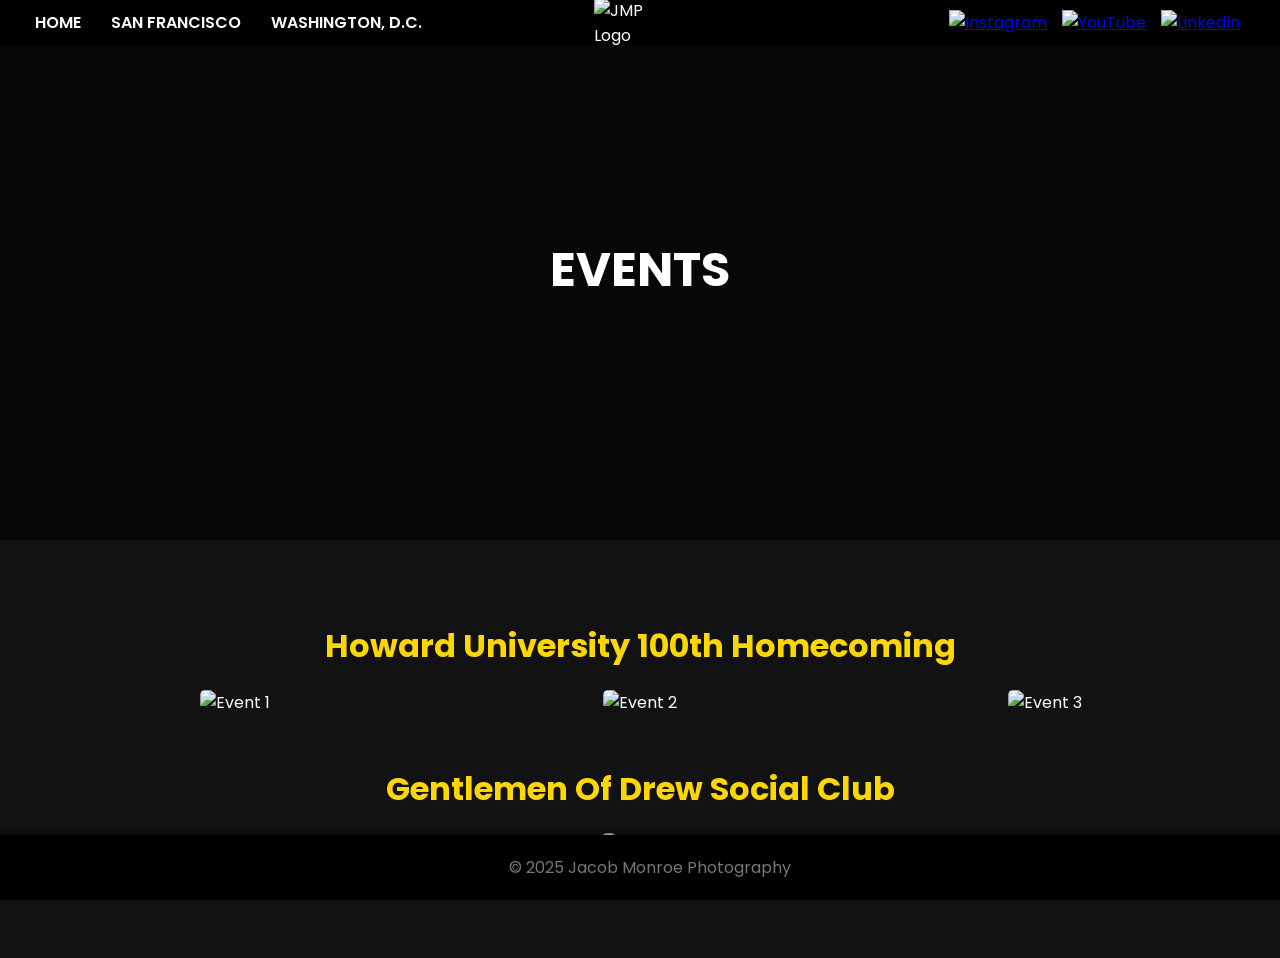
==== events.html @ bd72040c "Initial files upload" ====
<!DOCTYPE html>
<html lang="en">
<head>
    <meta charset="UTF-8">
    <meta name="viewport" content="width=device-width, initial-scale=1.0">
    <title>Events - Jacob Monroe Photography</title>
    <style>
        @import url('https://fonts.googleapis.com/css2?family=Poppins:wght@300;600&display=swap');
        body {
            margin: 0;
            padding: 0;
            font-family: 'Poppins', sans-serif;
            background-color: #121212;
            color: #ffffff;
        }
        header {
            position: relative;
            height: 60vh;
            background: url('images/DSC05524-Edit.jpg') no-repeat center center/cover;
            display: flex;
            justify-content: center;
            align-items: center;
            text-align: center;
            color: white;
        }
        header::before {
            content: '';
            position: absolute;
            top: 0;
            left: 0;
            right: 0;
            bottom: 0;
            background-color: rgba(0, 0, 0, 0.6);
            z-index: 1;
        }
        header h1 {
            z-index: 2;
            position: relative;
            font-size: 3rem;
            margin: 0;
            text-transform: uppercase;
            color: #ffffff;
            opacity: 0;
            transform: translateY(50px);
            transition: all 0.8s ease-out;
        }
        nav {
            position: fixed;
            top: 0;
            width: 100%;
            background-color: rgba(0, 0, 0, 0.8);
            display: flex;
            justify-content: space-between;
            align-items: center;
            padding: 10px 20px;
            z-index: 1000;
        }
        .nav-links {
            display: flex;
            align-items: center;
            flex: 1;
        }
        .nav-links a {
            margin: 0 15px;
            color: #ffffff;
            text-decoration: none;
            font-weight: 600;
            font-size: 1rem;
            text-transform: uppercase;
        }
        .nav-links a:hover {
            color: #ffd700;
        }
        .logo-center {
            width: 80px;
            height: auto;
            position: absolute;
            left: 48%;
            transform: translateX(-50%);
        }
        .social-icons {
            display: flex;
            align-items: center;
            gap: 15px;
            margin-right: 60px;
        }
        .social-icons img {
            width: 30px;
            height: auto;
            cursor: pointer;
            transition: transform 0.3s;
        }
        .social-icons img:hover {
            transform: scale(1.2);
        }
        main {
            padding: 50px 20px;
        }
        section {
            max-width: 1200px;
            margin: 0 auto 50px;
            text-align: center;
        }
        section h3 {
            font-size: 2rem;
            margin-bottom: 20px;
            color: #ffd700;
        }
        .gallery {
            display: grid;
            grid-template-columns: repeat(auto-fit, minmax(300px, 1fr));
            gap: 15px;
        }
        .gallery-item {
            position: relative;
            overflow: hidden;
        }
        .gallery img {
            width: 100%;
            height: auto;
            border-radius: 5px;
            transition: opacity 0.3s ease-in-out, transform 0.3s;
            opacity: 1;
        }
        .gallery-item:hover img {
            opacity: 0.3;
            transform: scale(1.05);
        }
        .gallery .description {
            position: absolute;
            top: 50%;
            left: 50%;
            transform: translate(-50%, -50%);
            color: #ffffff;
            font-size: 1.2rem;
            font-weight: 600;
            text-align: center;
            opacity: 0;
            transition: opacity 0.3s ease-in-out;
        }
        .gallery-item:hover .description {
            opacity: 1;
        }
        footer {
            text-align: center;
            padding: 20px 10px;
            background-color: #000;
            color: #777;
            position: fixed; 
            bottom: 0; 
            width: 100%;
            box-shadow: 0 -2px 5px rgba(0, 0, 0, 0.5);
        }
        footer p {
            margin: 0;
        }
        .fade-in {
            opacity: 0;
            transform: translateY(50px);
            transition: opacity 0.8s ease-out, transform 0.8s ease-out;
        }
        .fade-in.visible {
            opacity: 1;
            transform: translateY(0);
        }
    </style>
</head>
<body>

<nav>
    <div class="nav-links">
        <a href="index.html">Home</a>
        <a href="san-francisco.html">San Francisco</a>
        <a href="washington-dc.html">Washington, D.C.</a>
    </div>
    <img src="images/jmp-logo.png" alt="JMP Logo" class="logo-center">
    <div class="social-icons">
        <a href="https://www.instagram.com/jacobbb_photos/" target="_blank">
            <img src="images/instagram-logo.png" alt="Instagram">
        </a>
        <a href="https://www.youtube.com/@jacobbb_photos" target="_blank">
            <img src="images/youtube-logo.png" alt="YouTube">
        </a>
        <a href="https://www.linkedin.com/in/jacob-monroe-73263a211/" target="_blank">
            <img src="images/linkedin-logo.png" alt="LinkedIn">
        </a>
    </div>
</nav>

<header>
    <h1 class="fade-in">Events</h1>
</header>

<main>
    <section>
        <h3 class="fade-in">Howard University 100th Homecoming</h3>
        <div class="gallery">
            <div class="gallery-item fade-in">
                <img src="images/DSC05332-Edit.jpg" alt="Event 1">
                <div class="description">Howard Front Gate</div>
            </div>
            <div class="gallery-item fade-in">
                <img src="images/DSC05446-Edit.jpg" alt="Event 2">
                <div class="description">Banneker Park</div>
            </div>
            <div class="gallery-item fade-in">
                <img src="images/DSC05480-Edit.jpg" alt="Event 3">
                <div class="description">Banneker Park</div>
            </div>
        </div>
    </section>
    <section>
        <h3 class="fade-in">Gentlemen Of Drew Social Club</h3>
        <div class="gallery">
            <div class="gallery-item fade-in">
                <img src="images/DSC06657.jpg" alt="Event 4">
                <div class="description">Gentlemen Of Drew 39th Edition</div>
            </div>
        </div>
    </section>
</main>

<footer>
    <p>&copy; 2025 Jacob Monroe Photography</p>
</footer>

<script>
    document.addEventListener('DOMContentLoaded', function() {
        const observer = new IntersectionObserver((entries) => {
            entries.forEach(entry => {
                if (entry.isIntersecting) {
                    entry.target.classList.add('visible');
                } else {
                    entry.target.classList.remove('visible');
                }
            });
        }, {
            threshold: 0.2
        });

        const fadeElements = document.querySelectorAll('.fade-in');
        fadeElements.forEach(el => observer.observe(el));
    });
</script>

</body>
</html>
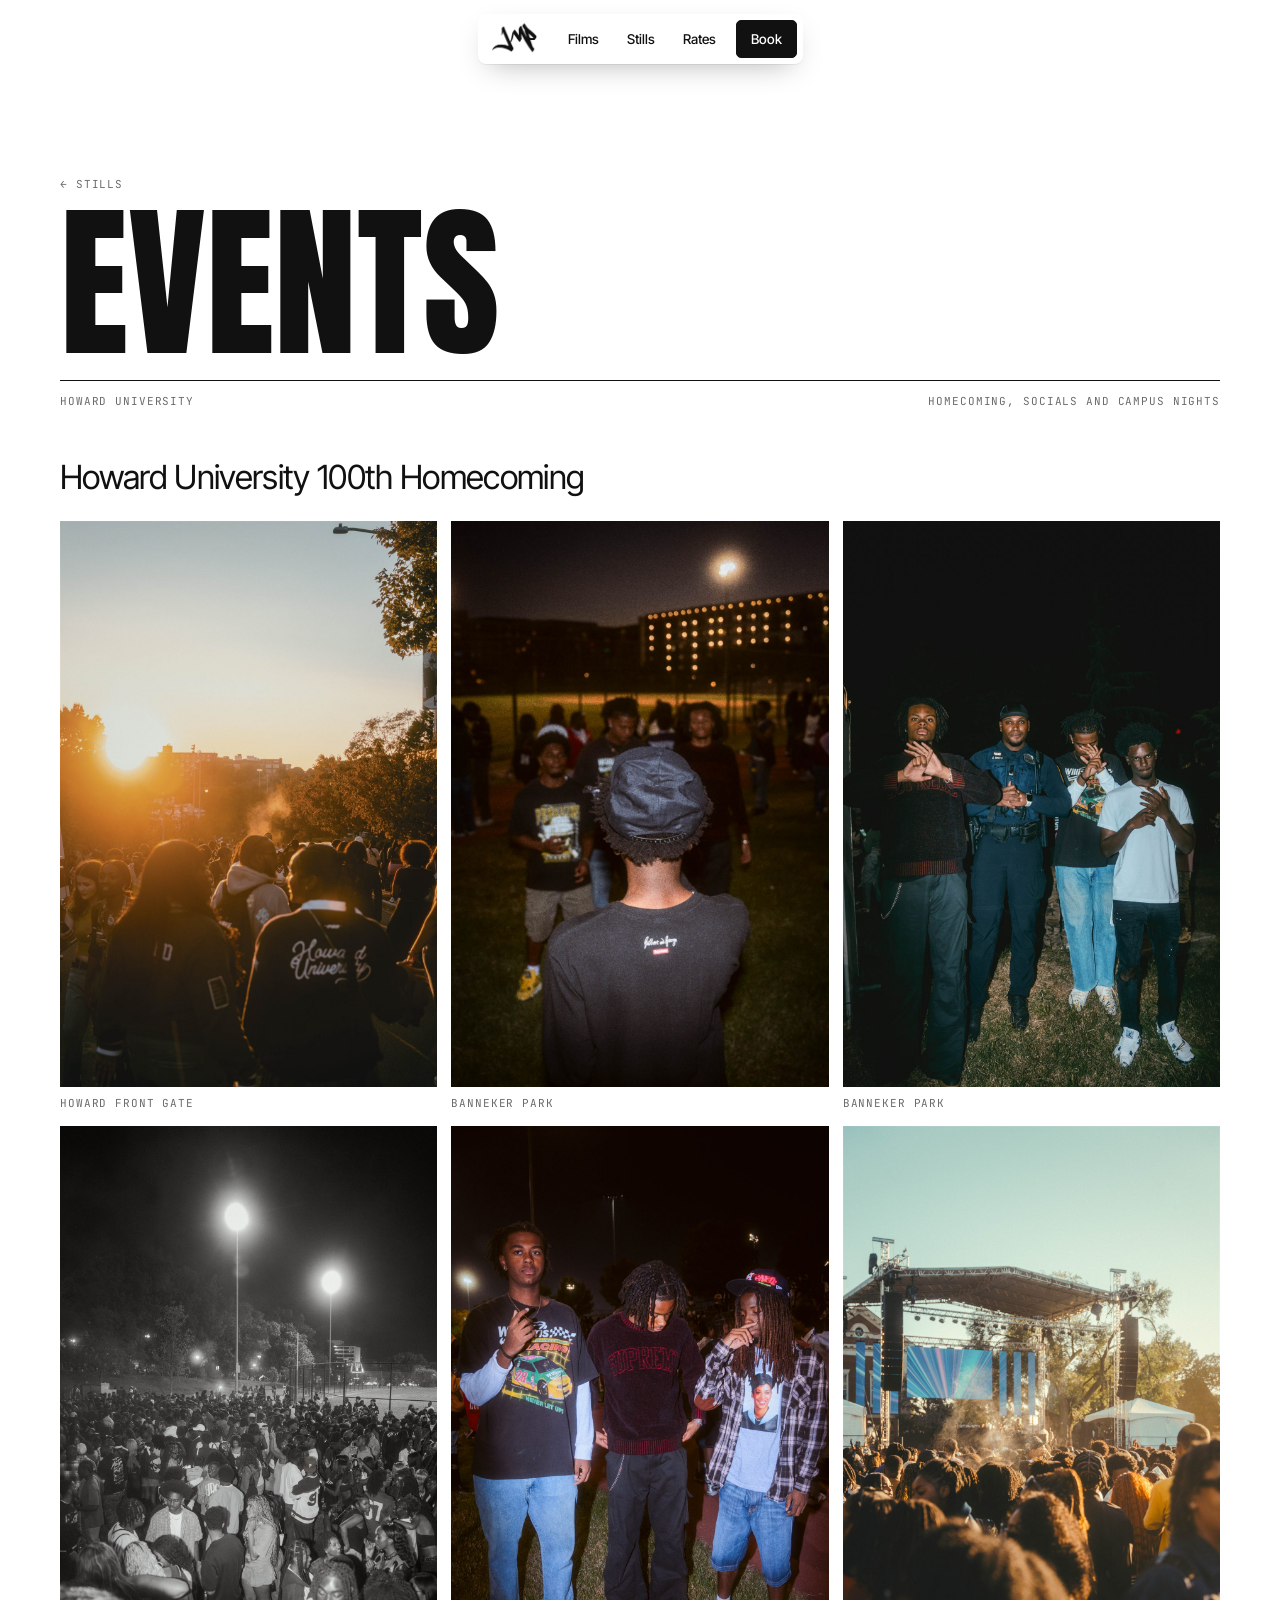
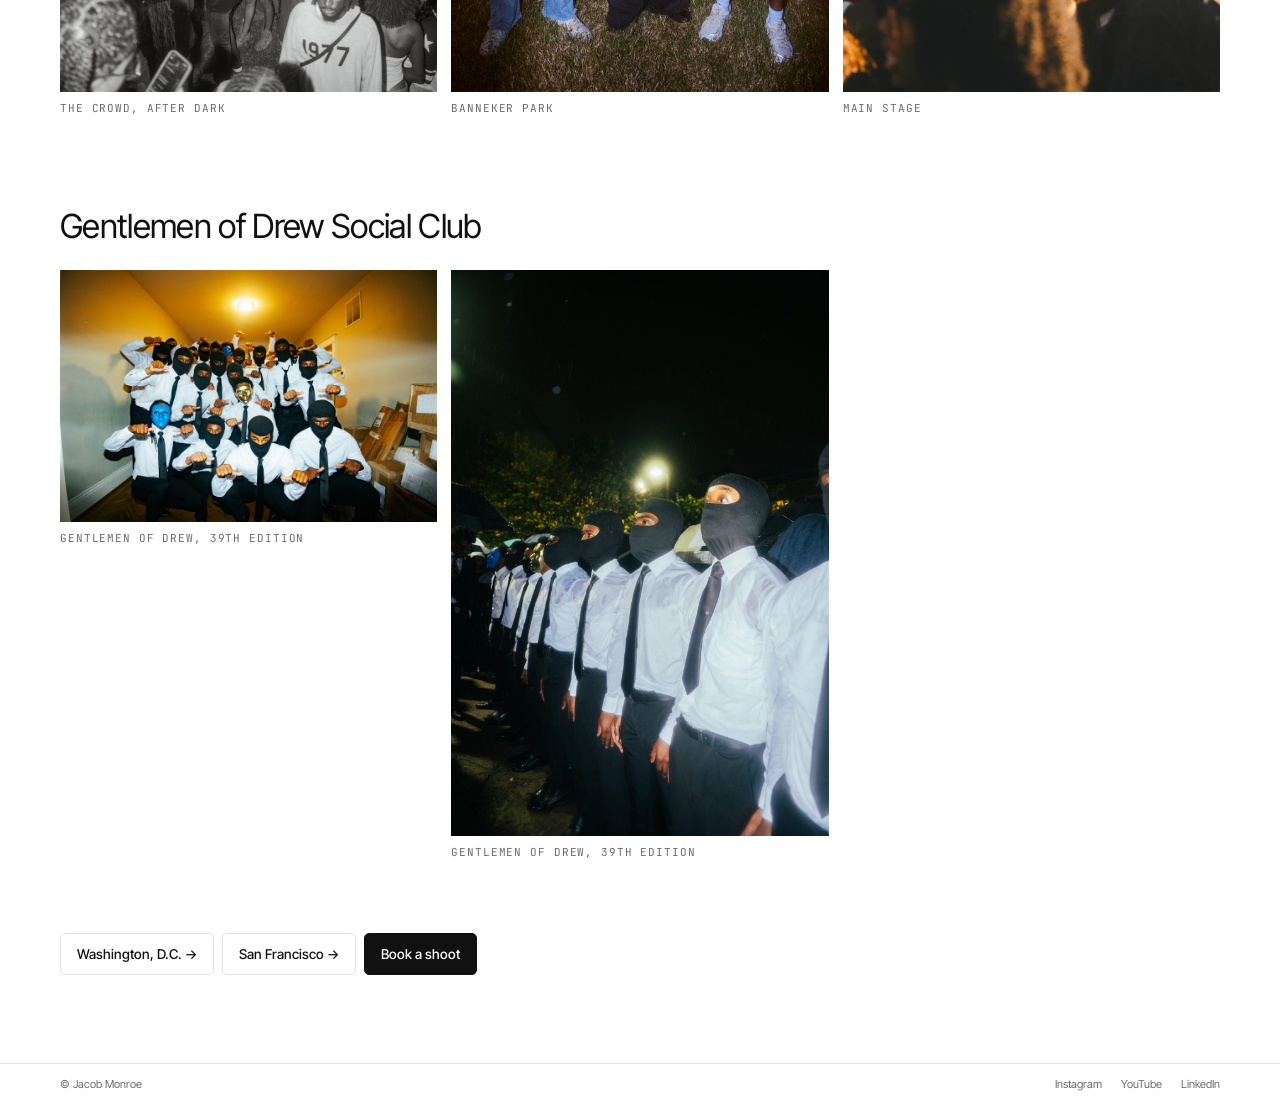
==== commit fc00da8c: "Redesign as a video portfolio with hourly rate and estimate builder - Hero plays a looping Tokyo cli" ====
--- a/events.html
+++ b/events.html
@@ -1,247 +1,76 @@
-<!DOCTYPE html>
-<html lang="en">
-<head>
-    <meta charset="UTF-8">
-    <meta name="viewport" content="width=device-width, initial-scale=1.0">
-    <title>Events - Jacob Monroe Photography</title>
-    <style>
-        @import url('https://fonts.googleapis.com/css2?family=Poppins:wght@300;600&display=swap');
-        body {
-            margin: 0;
-            padding: 0;
-            font-family: 'Poppins', sans-serif;
-            background-color: #121212;
-            color: #ffffff;
-        }
-        header {
-            position: relative;
-            height: 60vh;
-            background: url('images/DSC05524-Edit.jpg') no-repeat center center/cover;
-            display: flex;
-            justify-content: center;
-            align-items: center;
-            text-align: center;
-            color: white;
-        }
-        header::before {
-            content: '';
-            position: absolute;
-            top: 0;
-            left: 0;
-            right: 0;
-            bottom: 0;
-            background-color: rgba(0, 0, 0, 0.6);
-            z-index: 1;
-        }
-        header h1 {
-            z-index: 2;
-            position: relative;
-            font-size: 3rem;
-            margin: 0;
-            text-transform: uppercase;
-            color: #ffffff;
-            opacity: 0;
-            transform: translateY(50px);
-            transition: all 0.8s ease-out;
-        }
-        nav {
-            position: fixed;
-            top: 0;
-            width: 100%;
-            background-color: rgba(0, 0, 0, 0.8);
-            display: flex;
-            justify-content: space-between;
-            align-items: center;
-            padding: 10px 20px;
-            z-index: 1000;
-        }
-        .nav-links {
-            display: flex;
-            align-items: center;
-            flex: 1;
-        }
-        .nav-links a {
-            margin: 0 15px;
-            color: #ffffff;
-            text-decoration: none;
-            font-weight: 600;
-            font-size: 1rem;
-            text-transform: uppercase;
-        }
-        .nav-links a:hover {
-            color: #ffd700;
-        }
-        .logo-center {
-            width: 80px;
-            height: auto;
-            position: absolute;
-            left: 48%;
-            transform: translateX(-50%);
-        }
-        .social-icons {
-            display: flex;
-            align-items: center;
-            gap: 15px;
-            margin-right: 60px;
-        }
-        .social-icons img {
-            width: 30px;
-            height: auto;
-            cursor: pointer;
-            transition: transform 0.3s;
-        }
-        .social-icons img:hover {
-            transform: scale(1.2);
-        }
-        main {
-            padding: 50px 20px;
-        }
-        section {
-            max-width: 1200px;
-            margin: 0 auto 50px;
-            text-align: center;
-        }
-        section h3 {
-            font-size: 2rem;
-            margin-bottom: 20px;
-            color: #ffd700;
-        }
-        .gallery {
-            display: grid;
-            grid-template-columns: repeat(auto-fit, minmax(300px, 1fr));
-            gap: 15px;
-        }
-        .gallery-item {
-            position: relative;
-            overflow: hidden;
-        }
-        .gallery img {
-            width: 100%;
-            height: auto;
-            border-radius: 5px;
-            transition: opacity 0.3s ease-in-out, transform 0.3s;
-            opacity: 1;
-        }
-        .gallery-item:hover img {
-            opacity: 0.3;
-            transform: scale(1.05);
-        }
-        .gallery .description {
-            position: absolute;
-            top: 50%;
-            left: 50%;
-            transform: translate(-50%, -50%);
-            color: #ffffff;
-            font-size: 1.2rem;
-            font-weight: 600;
-            text-align: center;
-            opacity: 0;
-            transition: opacity 0.3s ease-in-out;
-        }
-        .gallery-item:hover .description {
-            opacity: 1;
-        }
-        footer {
-            text-align: center;
-            padding: 20px 10px;
-            background-color: #000;
-            color: #777;
-            position: fixed; 
-            bottom: 0; 
-            width: 100%;
-            box-shadow: 0 -2px 5px rgba(0, 0, 0, 0.5);
-        }
-        footer p {
-            margin: 0;
-        }
-        .fade-in {
-            opacity: 0;
-            transform: translateY(50px);
-            transition: opacity 0.8s ease-out, transform 0.8s ease-out;
-        }
-        .fade-in.visible {
-            opacity: 1;
-            transform: translateY(0);
-        }
-    </style>
-</head>
-<body>
-
-<nav>
-    <div class="nav-links">
-        <a href="index.html">Home</a>
-        <a href="san-francisco.html">San Francisco</a>
-        <a href="washington-dc.html">Washington, D.C.</a>
-    </div>
-    <img src="images/jmp-logo.png" alt="JMP Logo" class="logo-center">
-    <div class="social-icons">
-        <a href="https://www.instagram.com/jacobbb_photos/" target="_blank">
-            <img src="images/instagram-logo.png" alt="Instagram">
-        </a>
-        <a href="https://www.youtube.com/@jacobbb_photos" target="_blank">
-            <img src="images/youtube-logo.png" alt="YouTube">
-        </a>
-        <a href="https://www.linkedin.com/in/jacob-monroe-73263a211/" target="_blank">
-            <img src="images/linkedin-logo.png" alt="LinkedIn">
-        </a>
-    </div>
-</nav>
-
-<header>
-    <h1 class="fade-in">Events</h1>
-</header>
-
-<main>
-    <section>
-        <h3 class="fade-in">Howard University 100th Homecoming</h3>
-        <div class="gallery">
-            <div class="gallery-item fade-in">
-                <img src="images/DSC05332-Edit.jpg" alt="Event 1">
-                <div class="description">Howard Front Gate</div>
-            </div>
-            <div class="gallery-item fade-in">
-                <img src="images/DSC05446-Edit.jpg" alt="Event 2">
-                <div class="description">Banneker Park</div>
-            </div>
-            <div class="gallery-item fade-in">
-                <img src="images/DSC05480-Edit.jpg" alt="Event 3">
-                <div class="description">Banneker Park</div>
-            </div>
-        </div>
-    </section>
-    <section>
-        <h3 class="fade-in">Gentlemen Of Drew Social Club</h3>
-        <div class="gallery">
-            <div class="gallery-item fade-in">
-                <img src="images/DSC06657.jpg" alt="Event 4">
-                <div class="description">Gentlemen Of Drew 39th Edition</div>
-            </div>
-        </div>
-    </section>
-</main>
-
-<footer>
-    <p>&copy; 2025 Jacob Monroe Photography</p>
-</footer>
-
-<script>
-    document.addEventListener('DOMContentLoaded', function() {
-        const observer = new IntersectionObserver((entries) => {
-            entries.forEach(entry => {
-                if (entry.isIntersecting) {
-                    entry.target.classList.add('visible');
-                } else {
-                    entry.target.classList.remove('visible');
-                }
-            });
-        }, {
-            threshold: 0.2
-        });
-
-        const fadeElements = document.querySelectorAll('.fade-in');
-        fadeElements.forEach(el => observer.observe(el));
-    });
-</script>
-
-</body>
-</html>
+<!DOCTYPE html>
+<html lang="en">
+<head>
+  <meta charset="UTF-8">
+  <meta name="viewport" content="width=device-width, initial-scale=1.0">
+  <title>Events — Jacob Monroe</title>
+  <meta name="description" content="Events: photographs by Jacob Monroe. Homecoming, socials and campus nights.">
+  <link rel="icon" href="images/jmp-logo.png">
+  <link rel="preconnect" href="https://fonts.googleapis.com">
+  <link rel="preconnect" href="https://fonts.gstatic.com" crossorigin>
+  <link href="https://fonts.googleapis.com/css2?family=Anton&family=Inter+Tight:wght@300;400;500;600&family=JetBrains+Mono:wght@400;500&display=swap" rel="stylesheet">
+  <link rel="stylesheet" href="css/style.css?v=7">
+</head>
+<body>
+
+<nav class="nav">
+  <div class="wrap">
+    <a class="brand" href="index.html" aria-label="Jacob Monroe, home"><span class="logo"></span></a>
+    <div class="nav-links mono">
+      <a class="hide-s" href="index.html#films">Films</a>
+      <a class="hide-s" href="index.html#photos">Stills</a>
+      <a href="index.html#rates">Rates</a>
+      <a class="btn" href="index.html#book">Book</a>
+    </div>
+  </div>
+</nav>
+
+<main class="wrap">
+  <header class="page-head">
+    <a class="mono muted" href="index.html#photos" style="text-decoration:none">← Stills</a>
+    <h1>Events</h1>
+    <div class="sub mono"><span>Howard University</span><span>Homecoming, socials and campus nights</span></div>
+  </header>
+
+  <section class="set">
+    <h2>Howard University 100th Homecoming</h2>
+    <div class="masonry">
+      <button class="shot reveal"><img loading="lazy" src="images/web/DSC05332-Edit.jpg" alt="Howard front gate"><span class="cap mono">Howard front gate</span></button>
+      <button class="shot reveal"><img loading="lazy" src="images/web/DSC05524-Edit.jpg" alt="The crowd, after dark"><span class="cap mono">The crowd, after dark</span></button>
+      <button class="shot reveal"><img loading="lazy" src="images/web/DSC05446-Edit.jpg" alt="Banneker Park"><span class="cap mono">Banneker Park</span></button>
+      <button class="shot reveal"><img loading="lazy" src="images/web/DSC05480-Edit.jpg" alt="Banneker Park"><span class="cap mono">Banneker Park</span></button>
+      <button class="shot reveal"><img loading="lazy" src="images/web/DSC05494-Edit.jpg" alt="Banneker Park"><span class="cap mono">Banneker Park</span></button>
+      <button class="shot reveal"><img loading="lazy" src="images/web/DSC04868-Edit.jpg" alt="Main stage"><span class="cap mono">Main stage</span></button>
+    </div>
+  </section>
+  <section class="set">
+    <h2>Gentlemen of Drew Social Club</h2>
+    <div class="masonry">
+      <button class="shot reveal"><img loading="lazy" src="images/web/DSC06657.jpg" alt="Gentlemen of Drew, 39th Edition"><span class="cap mono">Gentlemen of Drew, 39th Edition</span></button>
+      <button class="shot reveal"><img loading="lazy" src="images/web/DSC06982.jpg" alt="Gentlemen of Drew, 39th Edition"><span class="cap mono">Gentlemen of Drew, 39th Edition</span></button>
+    </div>
+  </section>
+
+  <div class="more">
+    <a class="btn ghost" href="washington-dc.html">Washington, D.C. →</a>
+    <a class="btn ghost" href="san-francisco.html">San Francisco →</a>
+    <a class="btn" href="index.html#book">Book a shoot</a>
+  </div>
+</main>
+
+<footer class="footer">
+  <div class="wrap">
+    <div class="base">
+      <span>© Jacob Monroe</span>
+      <span>
+        <a href="https://www.instagram.com/jacobbb_photos/" target="_blank" rel="noopener">Instagram</a>
+        <a href="https://www.youtube.com/@jacobbb_photos" target="_blank" rel="noopener">YouTube</a>
+        <a href="https://www.linkedin.com/in/jacob-monroe-73263a211/" target="_blank" rel="noopener">LinkedIn</a>
+      </span>
+    </div>
+  </div>
+</footer>
+
+<script src="js/site.js?v=7"></script>
+</body>
+</html>
--- a/css/style.css
+++ b/css/style.css
@@ -0,0 +1,365 @@
+/* Jacob Monroe — films & photos
+   Black, white, one flat gray and an amber title color. */
+
+:root {
+  --black: #0b0b0b;
+  --ink: #111;
+  --white: #fff;
+  --paper: #f5f5f3;
+  --gray: #6e6e6e;
+  --gray-card: #626262;
+  --muted: #6b6b6b;
+  --line: #e2e2df;
+  --line-dark: #2a2a2a;
+  --amber: #ffb000;
+  --display: "Anton", "Impact", "Arial Narrow", sans-serif;
+  --sans: "Inter Tight", "Inter", system-ui, -apple-system, "Segoe UI", sans-serif;
+  --mono: "JetBrains Mono", ui-monospace, "SF Mono", Consolas, monospace;
+  --wrap: 1240px;
+  --gutter: clamp(16px, 3.4vw, 40px);
+}
+
+*, *::before, *::after { box-sizing: border-box; }
+html { scroll-behavior: smooth; -webkit-text-size-adjust: 100%; }
+body {
+  margin: 0; background: var(--white); color: var(--ink);
+  font-family: var(--sans); font-size: 16px; line-height: 1.5;
+  -webkit-font-smoothing: antialiased;
+}
+img { display: block; max-width: 100%; }
+[hidden] { display: none !important; }
+a { color: inherit; }
+button { font: inherit; color: inherit; cursor: pointer; }
+:focus-visible { outline: 2px solid var(--amber); outline-offset: 3px; }
+.sr { position: absolute; width: 1px; height: 1px; overflow: hidden; clip-path: inset(50%); white-space: nowrap; }
+
+.wrap { max-width: var(--wrap); margin: 0 auto; padding: 0 var(--gutter); position: relative; }
+.mono { font-family: var(--mono); font-size: 11px; letter-spacing: .08em; text-transform: uppercase; }
+.muted { color: var(--muted); }
+
+/* ---------- Nav: floating bar ---------- */
+.nav { position: fixed; top: 14px; left: 0; right: 0; z-index: 50; pointer-events: none; }
+.nav .wrap {
+  pointer-events: auto;
+  display: flex; align-items: center; justify-content: space-between; gap: 18px;
+  width: max-content; max-width: calc(100% - 2 * var(--gutter));
+  padding: 6px 6px 6px 16px;
+  background: var(--white); border-radius: 8px;
+  box-shadow: 0 1px 0 rgba(0,0,0,.06), 0 10px 30px -12px rgba(0,0,0,.35);
+}
+.brand { font-family: var(--display); font-size: 19px; letter-spacing: .02em; text-transform: uppercase; text-decoration: none; line-height: 1; display: flex; align-items: center; gap: 8px; }
+.dot { display: none; }
+.logo { display: block; width: 46px; height: 32px; background: currentColor; -webkit-mask: url(../images/jmp-logo.png) center / contain no-repeat; mask: url(../images/jmp-logo.png) center / contain no-repeat; }
+.nav .wrap { padding-left: 14px; }
+.nav-links { display: flex; align-items: center; gap: 4px; font-family: var(--sans); font-size: 13.5px; font-weight: 500; letter-spacing: 0; text-transform: none; }
+.nav-links a { text-decoration: none; padding: 8px 12px; border-radius: 5px; }
+.nav-links a:hover { background: var(--paper); }
+.nav-links .btn { padding: 8px 14px; margin-left: 4px; }
+.nav-links .btn:hover { background: var(--amber); color: var(--ink); }
+
+/* ---------- Buttons ---------- */
+.btn {
+  display: inline-flex; align-items: center; justify-content: center; gap: 8px;
+  padding: 10px 16px; border: 1px solid var(--ink); border-radius: 5px;
+  background: var(--ink); color: var(--white);
+  font-family: var(--sans); font-size: 13.5px; font-weight: 500; text-decoration: none;
+  transition: background .2s, color .2s, border-color .2s;
+}
+.btn:hover { background: var(--amber); border-color: var(--amber); color: var(--ink); }
+.btn.light { background: var(--white); border-color: var(--white); color: var(--ink); }
+.btn.light:hover { background: var(--amber); border-color: var(--amber); }
+.btn.ghost { background: transparent; color: var(--ink); border-color: var(--line); }
+.btn.ghost:hover { background: var(--ink); color: var(--white); border-color: var(--ink); }
+
+/* ---------- Hero: full-bleed film slider ---------- */
+.hero { position: relative; height: min(100svh, 920px); min-height: 520px; background: var(--black); color: var(--white); overflow: hidden; }
+.slide {
+  position: absolute; inset: 0; width: 100%; height: 100%; padding: 0; border: 0; background: none;
+  text-align: left; color: inherit; opacity: 0; visibility: hidden; transition: opacity .9s ease, visibility 0s .9s;
+}
+.slide.on { opacity: 1; visibility: visible; transition: opacity .9s ease; }
+.slide img { position: absolute; inset: 0; width: 100%; height: 100%; object-fit: cover; transform: scale(1.04); transition: transform 7s linear; }
+.slide.on img { transform: scale(1); }
+.slide video { position: absolute; inset: 0; width: 100%; height: 100%; object-fit: cover; }
+.who { position: absolute; z-index: 3; left: var(--gutter); top: 84px; margin: 0; text-shadow: 0 1px 10px rgba(0,0,0,.5); }
+.slide::after { content: ""; position: absolute; inset: 0; background: linear-gradient(180deg, rgba(0,0,0,.28) 0%, rgba(0,0,0,0) 30%, rgba(0,0,0,.1) 60%, rgba(0,0,0,.6) 100%); }
+.slide .body { position: absolute; z-index: 2; left: var(--gutter); right: var(--gutter); bottom: 26px; }
+.tag { display: inline-block; padding: 3px 6px; border: 1px solid currentColor; border-radius: 3px; font-family: var(--mono); font-size: 10.5px; letter-spacing: .08em; text-transform: uppercase; }
+.slide .title { display: block; margin: 10px 0 14px; font-size: 17px; font-weight: 500; letter-spacing: -.01em; }
+.hero-logo { position: absolute; z-index: 2; left: 50%; top: 50%; width: clamp(96px, 11vw, 150px); aspect-ratio: 768 / 538; transform: translate(-50%, -50%); background: var(--white); pointer-events: none; filter: drop-shadow(0 2px 14px rgba(0,0,0,.35)); -webkit-mask: url(../images/jmp-logo.png) center / contain no-repeat; mask: url(../images/jmp-logo.png) center / contain no-repeat; }
+.slide .go { display: inline-flex; align-items: center; gap: 10px; font-size: 14px; font-weight: 500; }
+.slide .go i { width: 34px; height: 34px; border-radius: 50%; background: var(--white); display: grid; place-items: center; transition: background .2s; }
+.slide .go i::after { content: ""; margin-left: 3px; border-left: 10px solid var(--ink); border-top: 6px solid transparent; border-bottom: 6px solid transparent; }
+.slide:hover .go i { background: var(--amber); }
+.dots { position: absolute; z-index: 3; left: 0; right: 0; bottom: 28px; display: flex; justify-content: center; gap: 8px; }
+.dots button { width: 8px; height: 8px; padding: 0; border-radius: 99px; border: 1px solid var(--white); background: transparent; transition: width .3s, background .3s; }
+.dots button[aria-current="true"] { width: 26px; background: var(--white); }
+.hero .count { position: absolute; z-index: 3; right: var(--gutter); bottom: 26px; }
+
+/* ---------- Gray panels with column rules ---------- */
+.panel { position: relative; background: var(--gray); color: var(--white); }
+.panel .wrap::before, .panel .wrap::after {
+  content: ""; position: absolute; top: 0; bottom: 0; width: 1px; background: rgba(255,255,255,.14); pointer-events: none;
+}
+.panel .wrap::before { left: calc(var(--gutter) + (100% - 2 * var(--gutter)) / 3); }
+.panel .wrap::after { left: calc(var(--gutter) + (100% - 2 * var(--gutter)) * 2 / 3); }
+.lede { font-weight: 300; font-size: clamp(30px, 3.6vw, 50px); line-height: 1.08; letter-spacing: -.02em; margin: 0; text-indent: 1.6em; }
+.lede.dim { color: rgba(255,255,255,.6); }
+
+.intro .wrap { display: grid; grid-template-columns: repeat(3, minmax(0, 1fr)); gap: 0; min-height: 640px; padding-top: 72px; padding-bottom: 56px; }
+.intro .col { padding: 0 24px; display: flex; flex-direction: column; }
+.intro .col:first-child { padding-left: 0; justify-content: space-between; }
+.intro .col:last-child { padding-right: 0; justify-content: space-between; align-items: flex-end; text-align: right; }
+.intro .col.mid { align-items: center; justify-content: center; }
+.intro p:not(.lede) { margin: 0; font-size: 18px; line-height: 1.3; max-width: 22em; }
+.slab { width: min(100%, 300px); background: #1c1c1c; padding: 10px; border-radius: 6px; box-shadow: 0 30px 40px -24px rgba(0,0,0,.55); transform: rotate(-2deg); transition: transform .5s cubic-bezier(.2,.7,.2,1); }
+.slab:hover { transform: rotate(0) scale(1.02); }
+.slab .label { display: flex; justify-content: space-between; gap: 10px; background: var(--white); color: var(--ink); padding: 8px 10px; border-radius: 3px; margin-bottom: 10px; border-top: 5px solid var(--amber); line-height: 1.45; }
+.slab img { width: 100%; aspect-ratio: 4 / 5; object-fit: cover; border-radius: 3px; }
+.chapters { list-style: none; margin: 0; padding: 0; width: min(100%, 230px); text-align: left; }
+.chapters a { display: flex; justify-content: space-between; align-items: baseline; gap: 12px; text-decoration: none; font-size: 22px; font-weight: 500; line-height: 1.15; letter-spacing: -.01em; color: rgba(255,255,255,.62); padding: 1px 0; }
+.chapters a:hover { color: var(--white); }
+.chapters a span { font-family: var(--mono); font-size: 10px; letter-spacing: .08em; }
+
+/* ---------- Sections ---------- */
+.section { padding: clamp(64px, 9vw, 128px) 0; }
+.section.dark { background: var(--black); color: var(--white); }
+.section.dark .muted { color: #9b9b9b; }
+.center-head { text-align: center; margin-bottom: clamp(28px, 4vw, 44px); }
+.center-head h2, .h2 { font-weight: 400; font-size: clamp(36px, 4.6vw, 60px); line-height: 1; letter-spacing: -.03em; margin: 0; }
+.head { display: flex; justify-content: space-between; align-items: flex-end; gap: 24px; margin-bottom: clamp(28px, 4vw, 48px); }
+.head p { margin: 0; max-width: 26em; color: var(--muted); }
+.section.dark .head p { color: #9b9b9b; }
+
+/* ---------- Films ---------- */
+.filters { display: inline-flex; flex-wrap: wrap; justify-content: center; gap: 4px; margin-top: 18px; padding: 4px; border-radius: 99px; background: var(--paper); }
+.filters button { padding: 6px 12px; border: 0; border-radius: 99px; background: transparent; font-size: 13px; font-weight: 500; }
+.filters button sup { font-size: 9px; margin-left: 2px; opacity: .6; }
+.filters button:hover { background: var(--white); }
+.filters button[aria-pressed="true"] { background: var(--ink); color: var(--white); }
+.films { display: grid; grid-template-columns: repeat(2, minmax(0, 1fr)); gap: 28px 20px; }
+.film { background: none; border: 0; padding: 0; text-align: left; display: block; width: 100%; }
+.film .thumb { position: relative; aspect-ratio: 16 / 9; overflow: hidden; background: var(--paper); }
+.film .thumb img { width: 100%; height: 100%; object-fit: cover; transition: transform .8s cubic-bezier(.2,.7,.2,1); }
+.film:hover .thumb img { transform: scale(1.04); }
+.film .meta { display: flex; justify-content: space-between; align-items: flex-end; gap: 16px; padding: 12px 0 10px; border-bottom: 1px solid var(--ink); }
+.film .meta b { display: block; font-weight: 600; font-size: 16px; line-height: 1.25; }
+.film .meta span { display: block; font-size: 15px; color: var(--muted); }
+.film .arrow { font-size: 18px; line-height: 1; transition: transform .25s; }
+.film:hover .arrow { transform: translate(3px, 3px); }
+.films-foot { margin-top: 44px; text-align: center; }
+.films-foot p { margin: 0 0 12px; font-size: 13px; }
+
+/* ---------- Stills ---------- */
+.collections { display: grid; grid-template-columns: repeat(3, minmax(0, 1fr)); gap: 20px; }
+.collection { text-decoration: none; display: block; }
+.collection .frame { aspect-ratio: 4 / 5; overflow: hidden; background: #1a1a1a; }
+.collection img { width: 100%; height: 100%; object-fit: cover; transition: transform .8s cubic-bezier(.2,.7,.2,1); }
+.collection:hover img { transform: scale(1.04); }
+.collection .cap { display: flex; justify-content: space-between; align-items: flex-end; padding: 12px 0 10px; border-bottom: 1px solid currentColor; }
+.collection .cap b { display: block; font-weight: 600; }
+.collection .cap span { display: block; color: #9b9b9b; font-size: 15px; }
+
+/* ---------- Rates ---------- */
+.rates-top { display: grid; grid-template-columns: repeat(3, minmax(0, 1fr)); padding-top: 96px; padding-bottom: 72px; }
+.rates-top .lede { grid-column: 1 / span 2; }
+.rates-top .lede { text-indent: 0; }
+.rate-label { display: block; color: rgba(255,255,255,.7); }
+.big-rate { display: block; text-indent: 0; margin-top: 14px; font-family: var(--display); font-weight: 400; font-size: clamp(110px, 17vw, 250px); line-height: .9; letter-spacing: -.01em; color: var(--amber); }
+.big-rate small { font-family: var(--sans); font-weight: 300; font-size: .2em; letter-spacing: -.02em; color: var(--white); margin-left: .12em; }
+.rates-top .side { grid-column: 3; justify-self: end; text-align: right; max-width: 22em; font-size: 17px; line-height: 1.3; }
+.rates-top .side .btn { margin-top: 14px; }
+.specs { grid-column: 1 / -1; display: grid; grid-template-columns: repeat(3, minmax(0, 1fr)); margin: 56px 0 0; }
+.specs div { padding: 18px 24px 26px; border-top: 1px solid rgba(255,255,255,.2); }
+.specs div:nth-child(3n + 1) { padding-left: 0; }
+.specs dt { font-family: var(--mono); font-size: 10.5px; letter-spacing: .08em; text-transform: uppercase; color: rgba(255,255,255,.65); }
+.specs dd { margin: 6px 0 0; font-size: 20px; font-weight: 300; letter-spacing: -.01em; }
+.cards { display: grid; grid-template-columns: repeat(3, minmax(0, 1fr)); gap: 12px; padding-bottom: 80px; }
+.card { background: var(--gray-card); border-radius: 8px; padding: 12px 12px 16px; display: flex; flex-direction: column; }
+.card .pic { aspect-ratio: 16 / 10; border-radius: 5px; overflow: hidden; background: #555; }
+.card .pic img { width: 100%; height: 100%; object-fit: cover; }
+.card .row { display: flex; justify-content: space-between; align-items: center; margin: 14px 4px 10px; color: rgba(255,255,255,.7); }
+.card .pill { padding: 3px 7px; border-radius: 99px; background: rgba(0,0,0,.28); color: var(--white); }
+.card h3 { margin: 0 4px; font-weight: 400; font-size: 22px; letter-spacing: -.01em; display: flex; justify-content: space-between; align-items: baseline; }
+.card h3 { gap: 10px; }
+.card h3 b { font-weight: 300; font-size: 40px; letter-spacing: -.03em; line-height: 1; }
+.card h3 b small { font-size: 14px; font-weight: 400; letter-spacing: 0; opacity: .7; }
+.card p { margin: 10px 4px 0; font-size: 14px; line-height: 1.4; color: rgba(255,255,255,.78); }
+.card dl { display: grid; grid-template-columns: 1fr 1fr; gap: 12px 10px; margin: 18px 4px 18px; padding-top: 14px; border-top: 1px solid rgba(255,255,255,.16); }
+.card dt { font-family: var(--mono); font-size: 9.5px; letter-spacing: .08em; text-transform: uppercase; color: rgba(255,255,255,.6); }
+.card dd { margin: 2px 0 0; font-size: 14px; }
+.card .btn { margin: auto 4px 0; align-self: flex-start; padding: 7px 12px; font-size: 13px; }
+
+.versus { display: grid; grid-template-columns: repeat(3, minmax(0, 1fr)); padding-top: 72px; padding-bottom: 88px; border-top: 1px solid rgba(255,255,255,.14); }
+.versus .lede { text-align: right; text-indent: 0; padding-right: 24px; font-size: clamp(26px, 2.8vw, 38px); }
+.versus ul { list-style: none; margin: 0; padding: 0; font-weight: 300; font-size: clamp(22px, 2.2vw, 31px); line-height: 1.5; letter-spacing: -.015em; }
+.versus .no { grid-column: 1; text-align: right; padding-right: 24px; margin-top: 40px; color: rgba(255,255,255,.55); text-decoration: line-through; text-decoration-thickness: 1px; }
+.versus .yes { grid-column: 3; padding-left: 24px; margin-top: 40px; }
+.versus .cap { display: block; margin-bottom: 14px; color: rgba(255,255,255,.6); text-decoration: none; }
+.versus .no .cap { display: inline-block; }
+
+/* ---------- Book ---------- */
+.book { display: grid; grid-template-columns: minmax(0, 7fr) minmax(0, 5fr); gap: clamp(28px, 5vw, 72px); align-items: start; }
+.field { margin-bottom: 28px; }
+.field > .mono { display: block; margin-bottom: 10px; color: var(--muted); }
+.chips { display: flex; flex-wrap: wrap; gap: 6px; }
+.chip { padding: 9px 14px; border: 1px solid var(--line); border-radius: 99px; background: var(--white); font-size: 14px; font-weight: 500; transition: border-color .15s, background .15s, color .15s; }
+.chip:hover { border-color: var(--ink); }
+.chip[aria-pressed="true"], .chip[aria-checked="true"] { background: var(--ink); color: var(--white); border-color: var(--ink); }
+.chip small { opacity: .6; margin-left: 6px; font-family: var(--mono); font-size: 10.5px; font-weight: 400; }
+.stepper { display: inline-flex; align-items: center; border: 1px solid var(--line); border-radius: 99px; }
+.stepper button { width: 44px; height: 44px; border: 0; background: none; font-size: 20px; border-radius: 50%; }
+.stepper button:hover:not([disabled]) { background: var(--paper); }
+.stepper button[disabled] { opacity: .3; cursor: not-allowed; }
+.stepper output { min-width: 96px; text-align: center; font-size: 20px; font-weight: 500; letter-spacing: -.01em; }
+.inputs { display: grid; grid-template-columns: 1fr 1fr; gap: 14px; }
+.inputs .full { grid-column: 1 / -1; }
+.inputs label { display: block; }
+.inputs label span { display: block; margin-bottom: 4px; color: var(--muted); }
+.inputs input, .inputs textarea { width: 100%; padding: 11px 12px; border: 1px solid var(--line); border-radius: 6px; background: var(--white); font: inherit; color: var(--ink); }
+.inputs textarea { resize: vertical; min-height: 84px; }
+.inputs input:focus, .inputs textarea:focus { outline: 0; border-color: var(--ink); }
+.mini { display: none; }
+
+.slip { position: sticky; top: 84px; background: #141414; color: var(--white); border-radius: 12px; padding: 22px 22px 20px; scroll-margin-top: 84px; }
+.slip-head { display: flex; justify-content: space-between; padding-bottom: 14px; border-bottom: 1px solid var(--line-dark); color: #a5a5a5; }
+.slip dl { margin: 6px 0 0; font-size: 14px; }
+.slip .row { display: flex; justify-content: space-between; align-items: baseline; gap: 12px; padding: 10px 0; border-bottom: 1px solid var(--line-dark); }
+.slip .row .lead { display: none; }
+.slip .row dd { margin: 0; font-family: var(--mono); font-size: 13px; }
+.slip .row.minus dd { color: var(--amber); }
+.slip .total { display: flex; justify-content: space-between; align-items: baseline; margin-top: 18px; }
+.slip .total .mono { color: #a5a5a5; }
+.slip .total b { font-weight: 300; font-size: 60px; line-height: 1; letter-spacing: -.04em; }
+.slip .dep { display: flex; justify-content: space-between; margin-top: 10px; color: #a5a5a5; }
+.slip .actions { display: grid; gap: 8px; margin-top: 20px; }
+.slip .actions .btn { width: 100%; padding: 13px 16px; border-radius: 99px; font-size: 14px; }
+.slip .actions .btn.ghost { color: var(--white); border-color: #3a3a3a; }
+.slip .actions .btn.ghost:hover { background: var(--white); color: var(--ink); }
+.slip .note { margin: 14px 0 0; font-size: 12.5px; color: #8d8d8d; text-align: center; }
+.pay { margin-top: 18px; padding-top: 16px; border-top: 1px solid var(--line-dark); }
+.pay .mono { color: #a5a5a5; }
+.pay .chips { margin-top: 10px; }
+.pay .chip { background: transparent; border-color: #3a3a3a; color: var(--white); text-decoration: none; }
+.toast { min-height: 18px; margin-top: 10px; color: var(--amber); text-align: center; }
+
+/* ---------- Footer ---------- */
+.footer { background: var(--white); padding: 12px 0 18px; border-top: 1px solid var(--line); }
+.boxes { display: grid; grid-template-columns: 1fr 1fr 1fr 1.1fr; gap: 8px; }
+.box { border: 1px solid var(--line); border-radius: 4px; padding: 16px; min-height: 150px; display: flex; flex-direction: column; justify-content: space-between; font-size: 13.5px; }
+.box h4 { margin: 0; font-family: var(--mono); font-size: 10.5px; letter-spacing: .08em; text-transform: uppercase; font-weight: 500; }
+.box a { display: block; text-decoration: none; line-height: 1.6; }
+.box a:hover { text-decoration: underline; }
+.tiles { display: grid; grid-template-columns: repeat(3, 1fr); gap: 8px; }
+.tiles a { border: 1px solid var(--line); border-radius: 4px; display: grid; place-items: center; min-height: 150px; text-decoration: none; font-family: var(--display); font-size: 20px; text-transform: uppercase; transition: background .2s, color .2s; }
+.tiles a:hover { background: var(--ink); color: var(--white); }
+.wordmark { margin: clamp(28px, 5vw, 64px) 0 10px; font-family: var(--display); text-transform: uppercase; font-size: clamp(88px, 24.5vw, 392px); line-height: .82; letter-spacing: -.01em; white-space: nowrap; display: flex; justify-content: space-between; align-items: flex-end; }
+.wordmark .o { width: .52em; height: .866em; margin-bottom: -.018em; border-radius: .17em; overflow: hidden; position: relative; flex: none; }
+.wordmark .o img { width: 100%; height: 100%; object-fit: cover; }
+.biglogo { margin: clamp(32px, 4vw, 56px) auto clamp(24px, 3vw, 40px); width: clamp(120px, 16vw, 200px); aspect-ratio: 768 / 538; background: var(--ink); -webkit-mask: url(../images/jmp-logo.png) center / contain no-repeat; mask: url(../images/jmp-logo.png) center / contain no-repeat; }
+.footer .base { display: flex; flex-wrap: wrap; justify-content: space-between; gap: 12px; font-size: 11px; color: var(--muted); }
+.footer .base a { text-decoration: none; margin-left: 16px; }
+.footer .base a:first-child { margin-left: 0; }
+.footer .base a:hover { color: var(--ink); }
+
+/* ---------- Gallery pages ---------- */
+.page-head { padding: clamp(110px, 14vw, 170px) 0 clamp(24px, 4vw, 44px); }
+.page-head h1 { font-family: var(--display); font-weight: 400; text-transform: uppercase; font-size: clamp(60px, 13vw, 190px); line-height: .9; margin: 14px 0 0; }
+.page-head .sub { display: flex; justify-content: space-between; gap: 20px; margin-top: 22px; padding-top: 12px; border-top: 1px solid var(--ink); color: var(--muted); }
+.set { padding-bottom: clamp(40px, 6vw, 72px); }
+.set h2 { font-weight: 400; font-size: clamp(24px, 2.6vw, 34px); letter-spacing: -.02em; margin: 0 0 18px; }
+.masonry { columns: 3; column-gap: 14px; }
+.shot { break-inside: avoid; margin: 0 0 14px; padding: 0; border: 0; background: none; display: block; width: 100%; text-align: left; cursor: zoom-in; }
+.shot img { width: 100%; height: auto; background: var(--paper); transition: opacity .25s; }
+.shot:hover img { opacity: .88; }
+.shot .cap { display: block; padding-top: 8px; color: var(--muted); }
+.more { display: flex; flex-wrap: wrap; gap: 8px; padding-bottom: clamp(48px, 7vw, 88px); }
+
+/* ---------- Modal ---------- */
+.modal { position: fixed; inset: 0; z-index: 100; display: none; background: rgba(8,8,8,.95); padding: clamp(16px, 4vw, 56px); align-items: center; justify-content: center; }
+.modal.open { display: flex; }
+.modal .stage { width: min(100%, 1200px); max-height: 100%; }
+.modal .video { aspect-ratio: 16 / 9; width: 100%; background: #000; }
+.modal iframe { width: 100%; height: 100%; border: 0; display: block; }
+.modal img { max-height: calc(100vh - 140px); max-width: 100%; margin: 0 auto; }
+.modal .bar { display: flex; justify-content: space-between; align-items: center; color: #cfcfcf; padding-top: 12px; gap: 16px; }
+.modal .bar a { color: inherit; }
+.modal .x { position: absolute; top: 14px; right: 16px; width: 42px; height: 42px; border: 0; border-radius: 6px; background: var(--white); color: var(--ink); font-size: 20px; line-height: 1; }
+.modal .x:hover { background: var(--amber); }
+
+/* ---------- Cursor ---------- */
+.cursor { position: fixed; left: 0; top: 0; z-index: 200; pointer-events: none; opacity: 0; transition: opacity .2s; will-change: transform; }
+.cursor.on { opacity: 1; }
+.cursor span {
+  position: absolute; left: 0; top: 0; width: 22px; height: 22px;
+  transform: translate(-50%, -50%);
+  transition: transform .25s cubic-bezier(.2,.7,.2,1);
+}
+.cursor span::before, .cursor span::after {
+  content: ""; position: absolute; background: var(--amber); border-radius: 1px;
+  box-shadow: 0 0 0 1px rgba(0,0,0,.18);
+}
+.cursor span::before { left: 50%; top: 0; width: 3px; height: 100%; margin-left: -1.5px; }
+.cursor span::after { top: 50%; left: 0; height: 3px; width: 100%; margin-top: -1.5px; box-shadow: none; }
+.cursor[data-state="link"] span { transform: translate(-50%, -50%) rotate(45deg) scale(1.25); }
+.cursor[data-state="off"] { opacity: 0; }
+.cursor.down span { transform: translate(-50%, -50%) scale(.7); }
+.cursor.down[data-state="link"] span { transform: translate(-50%, -50%) rotate(45deg) scale(.9); }.has-cursor:not(.cursor-off), .has-cursor:not(.cursor-off) * { cursor: none !important; }
+
+/* ---------- Reveal ---------- */
+.reveal { opacity: 0; transform: translateY(18px); transition: opacity .7s ease, transform .7s cubic-bezier(.2,.7,.2,1); }
+.reveal.in { opacity: 1; transform: none; }
+
+/* ---------- Responsive ---------- */
+@media (max-width: 900px) {
+  .panel .wrap::before, .panel .wrap::after { display: none; }
+  .intro .wrap { grid-template-columns: 1fr; gap: 40px; min-height: 0; }
+  .intro .col, .intro .col:last-child { padding: 0; align-items: flex-start; text-align: left; gap: 24px; }
+  .intro .col.mid { align-items: center; order: 3; padding: 12px 0; }
+  .rates-top, .versus { grid-template-columns: 1fr; gap: 20px; padding-top: 56px; }
+  .rates-top, .intro .wrap { padding-top: 96px; }
+  .section { padding-top: 96px; }
+  .rates-top .side { grid-column: 1; justify-self: start; text-align: left; }
+  .cards { grid-template-columns: 1fr; padding-bottom: 56px; }
+  .versus .lede, .versus .no { text-align: left; padding: 0; }
+  .versus .no, .versus .yes { grid-column: 1; padding: 0; margin-top: 8px; }
+  .versus { padding-bottom: 56px; }
+  .book { grid-template-columns: 1fr; }
+  .slip { position: relative; top: 0; }
+  .head { flex-direction: column; align-items: flex-start; }
+  .collections { gap: 10px; }
+  .collection .cap span { display: none; }
+  .boxes { grid-template-columns: 1fr 1fr; }
+  .tiles { grid-column: 1 / -1; }
+  .box:nth-child(3) { grid-column: 1 / -1; min-height: 0; gap: 14px; }
+  .tiles a { min-height: 84px; }
+  .masonry { columns: 2; }
+  .mini {
+    position: sticky; bottom: 12px; z-index: 5; display: flex; align-items: center; justify-content: space-between; gap: 12px;
+    padding: 12px 18px; border-radius: 99px; background: var(--ink); color: var(--white); text-decoration: none;
+    box-shadow: 0 12px 30px -12px rgba(0,0,0,.6);
+  }
+  .mini b { font-family: var(--sans); font-weight: 500; font-size: 20px; letter-spacing: -.02em; text-transform: none; margin-right: auto; }
+}
+@media (max-width: 560px) {
+  .nav .wrap { width: auto; }
+  .nav-links a.hide-s { display: none; }
+  .films { grid-template-columns: 1fr; }
+  .collections { grid-template-columns: 1fr; gap: 20px; }
+  .collection .frame { aspect-ratio: 4 / 3; }
+  .collection .cap span { display: block; }
+  .inputs { grid-template-columns: 1fr; }
+  .hero .count { display: none; }
+  .who { right: var(--gutter); font-size: 9.5px; }
+  .specs { grid-template-columns: 1fr; margin-top: 36px; }
+  .specs div { padding: 14px 0 18px; }
+  .box { min-height: 120px; }
+  .masonry { column-gap: 10px; }
+  .shot { margin-bottom: 10px; }
+}
+@media (prefers-reduced-motion: reduce) {
+  html { scroll-behavior: auto; }
+  .reveal { opacity: 1; transform: none; transition: none; }
+  .slide, .slide.on { transition: none; }
+  .slide img, .film .thumb img, .collection img, .slab { transition: none; transform: none; }
+}
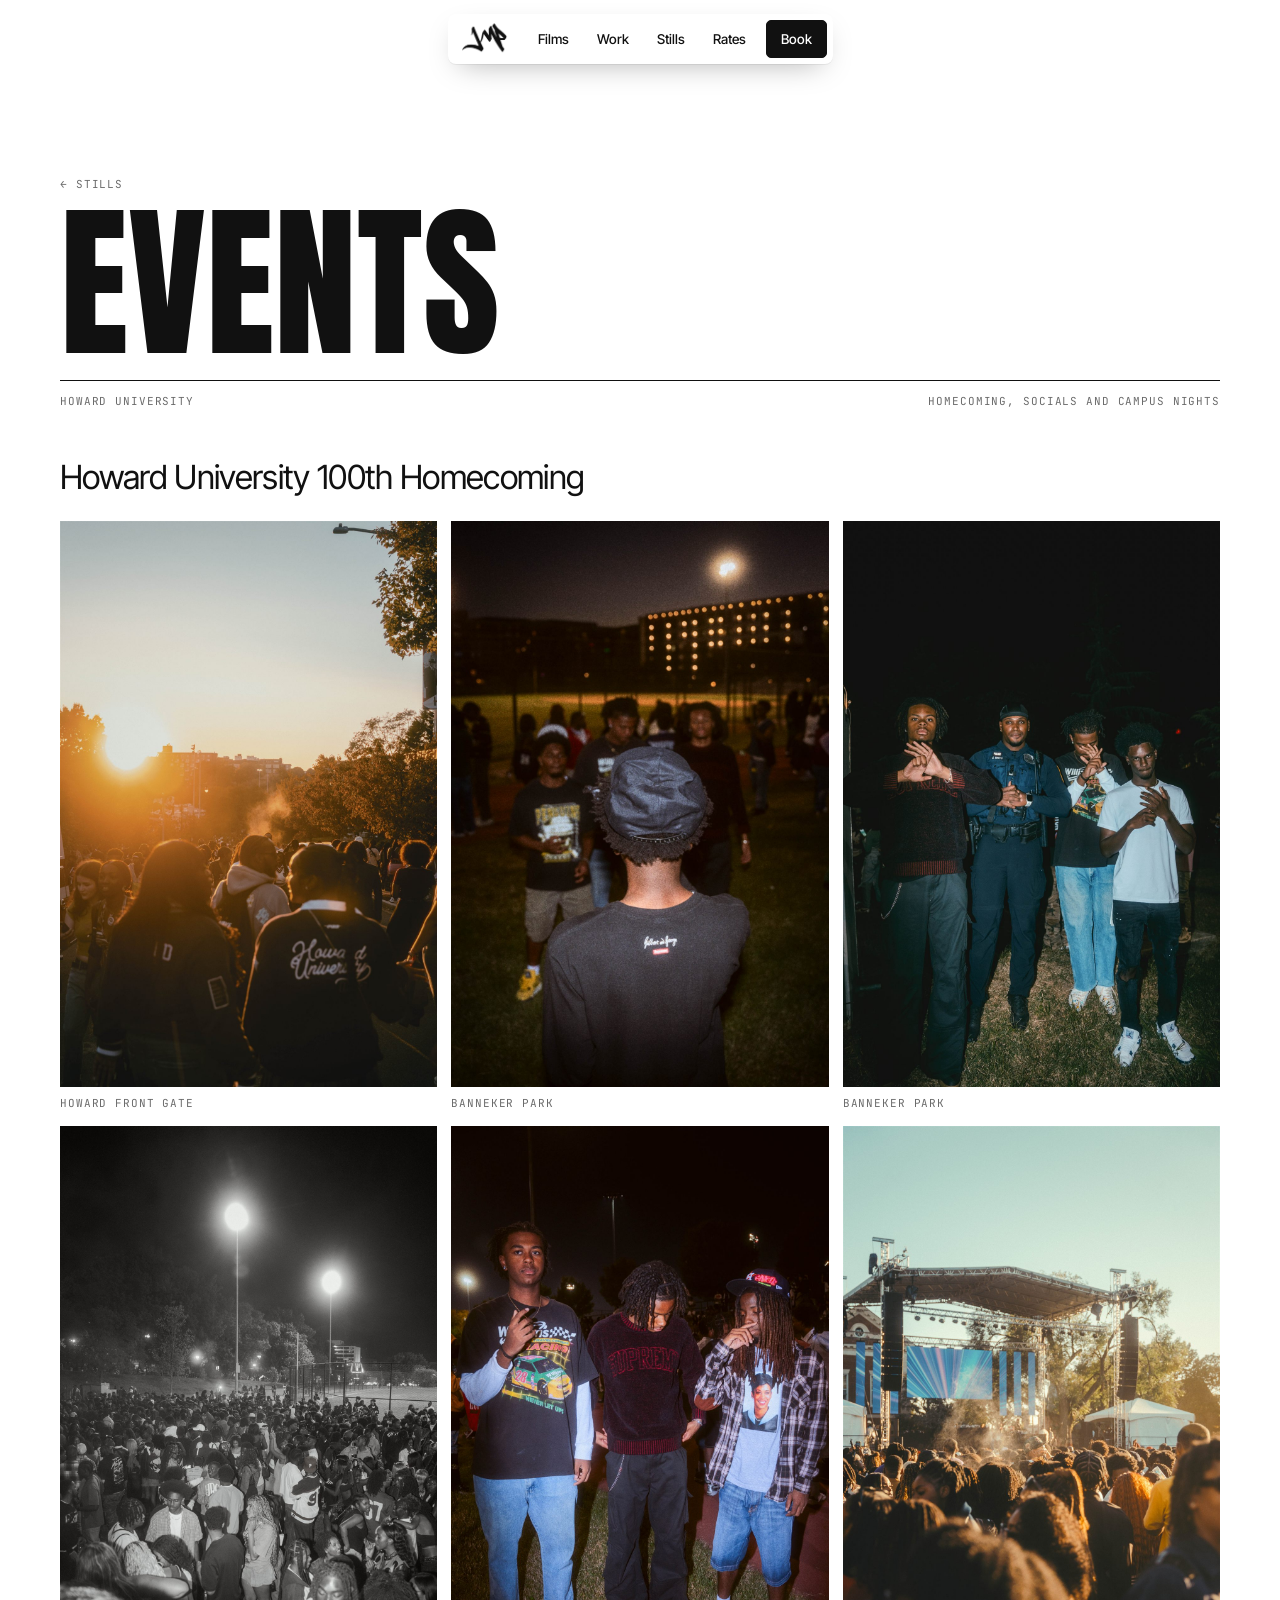
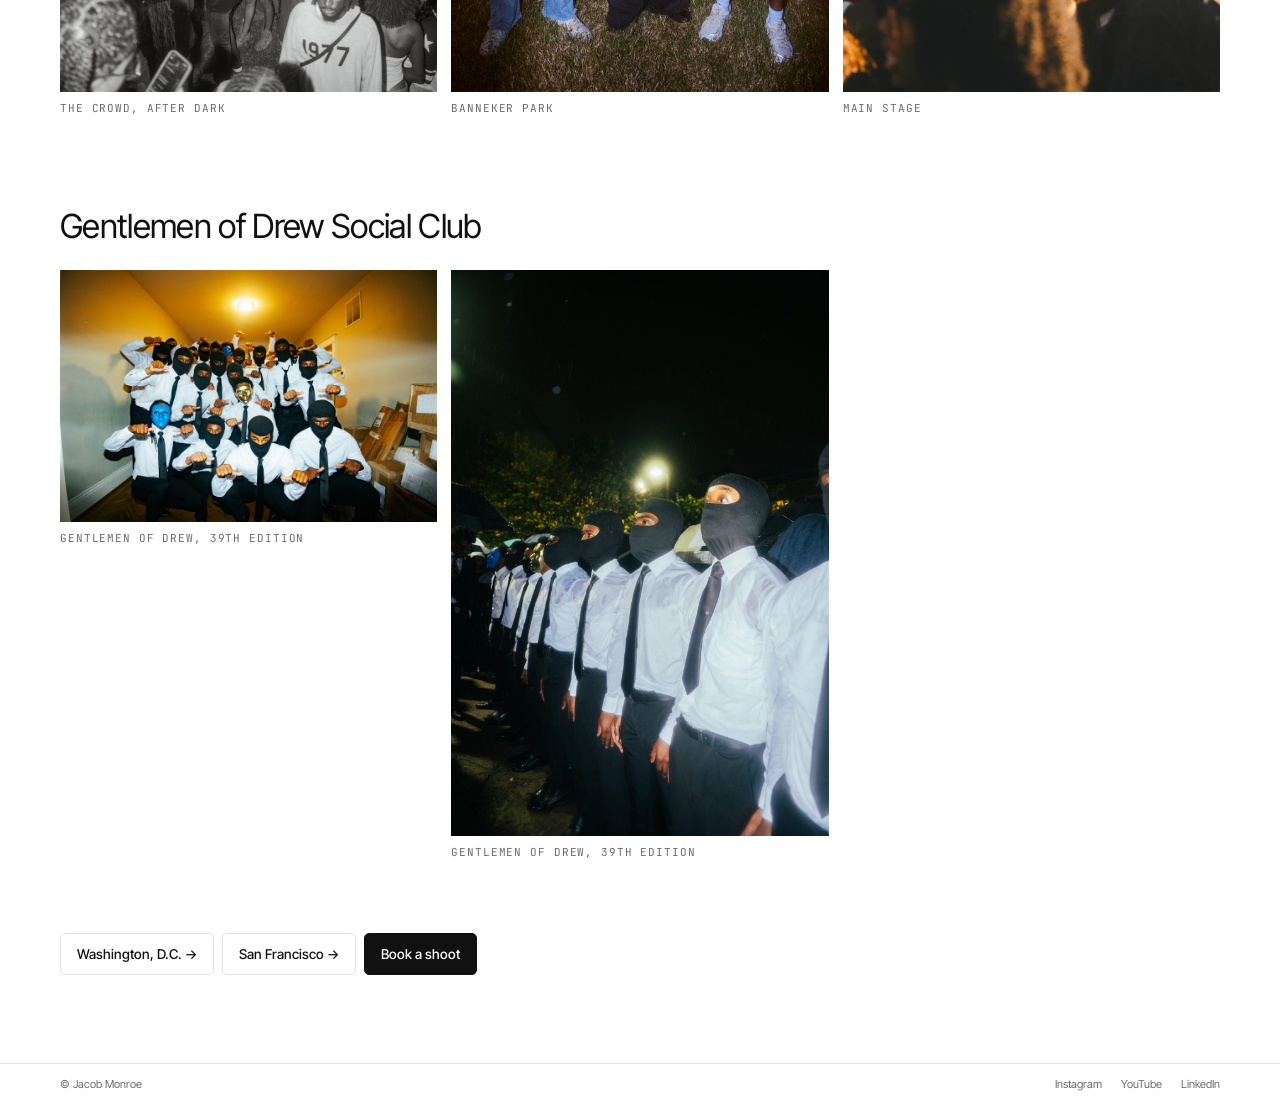
==== commit 5ee1c829: "Add Client Work section - Four projects: notapregame, We Just Chattin, Why Not You and event   promo" ====
--- a/events.html
+++ b/events.html
@@ -9,7 +9,7 @@
   <link rel="preconnect" href="https://fonts.googleapis.com">
   <link rel="preconnect" href="https://fonts.gstatic.com" crossorigin>
   <link href="https://fonts.googleapis.com/css2?family=Anton&family=Inter+Tight:wght@300;400;500;600&family=JetBrains+Mono:wght@400;500&display=swap" rel="stylesheet">
-  <link rel="stylesheet" href="css/style.css?v=7">
+  <link rel="stylesheet" href="css/style.css?v=10">
 </head>
 <body>
 
@@ -18,6 +18,7 @@
     <a class="brand" href="index.html" aria-label="Jacob Monroe, home"><span class="logo"></span></a>
     <div class="nav-links mono">
       <a class="hide-s" href="index.html#films">Films</a>
+      <a class="hide-s" href="index.html#work">Work</a>
       <a class="hide-s" href="index.html#photos">Stills</a>
       <a href="index.html#rates">Rates</a>
       <a class="btn" href="index.html#book">Book</a>
@@ -71,6 +72,6 @@
   </div>
 </footer>
 
-<script src="js/site.js?v=7"></script>
+<script src="js/site.js?v=10"></script>
 </body>
 </html>
--- a/css/style.css
+++ b/css/style.css
@@ -150,15 +150,33 @@
 .films-foot { margin-top: 44px; text-align: center; }
 .films-foot p { margin: 0 0 12px; font-size: 13px; }
 
+/* ---------- Client work ---------- */
+.project { padding: 28px 0 44px; border-top: 1px solid var(--line-dark); }
+.project:last-child { padding-bottom: 0; }
+.project header { display: grid; grid-template-columns: minmax(0, 1fr) minmax(0, 1fr); gap: 24px; align-items: end; margin-bottom: 22px; }
+.project h3 { margin: 6px 0 0; font-weight: 400; font-size: clamp(26px, 3vw, 40px); line-height: 1.05; letter-spacing: -.025em; }
+.project header p { margin: 0; max-width: 30em; justify-self: end; color: #b5b5b5; font-size: 15px; }
+.clips { display: grid; grid-template-columns: repeat(3, minmax(0, 1fr)); gap: 12px; }
+.project.tall .clips { grid-template-columns: repeat(6, minmax(0, 1fr)); }
+.clip { display: block; width: 100%; padding: 0; border: 0; background: none; text-align: left; color: inherit; }
+.clip .frame { position: relative; display: block; aspect-ratio: 16 / 9; overflow: hidden; background: #1a1a1a; border-radius: 4px; }
+.project.tall .clip .frame { aspect-ratio: 9 / 16; }
+.clip img, .clip video { position: absolute; inset: 0; width: 100%; height: 100%; object-fit: cover; }
+.clip video { opacity: 0; transition: opacity .25s; }
+.clip.live video { opacity: 1; }
+.clip .cap { display: block; padding-top: 8px; font-size: 13.5px; color: #d6d6d6; }
+.player video { display: block; width: 100%; max-height: calc(100vh - 140px); background: #000; }
+.player.tall { width: min(100%, calc((100vh - 140px) * 9 / 16)); margin: 0 auto; }
+
 /* ---------- Stills ---------- */
 .collections { display: grid; grid-template-columns: repeat(3, minmax(0, 1fr)); gap: 20px; }
 .collection { text-decoration: none; display: block; }
-.collection .frame { aspect-ratio: 4 / 5; overflow: hidden; background: #1a1a1a; }
+.collection .frame { aspect-ratio: 4 / 5; overflow: hidden; background: var(--paper); }
 .collection img { width: 100%; height: 100%; object-fit: cover; transition: transform .8s cubic-bezier(.2,.7,.2,1); }
 .collection:hover img { transform: scale(1.04); }
 .collection .cap { display: flex; justify-content: space-between; align-items: flex-end; padding: 12px 0 10px; border-bottom: 1px solid currentColor; }
 .collection .cap b { display: block; font-weight: 600; }
-.collection .cap span { display: block; color: #9b9b9b; font-size: 15px; }
+.collection .cap span { display: block; color: var(--muted); font-size: 15px; }
 
 /* ---------- Rates ---------- */
 .rates-top { display: grid; grid-template-columns: repeat(3, minmax(0, 1fr)); padding-top: 96px; padding-bottom: 72px; }
@@ -328,6 +346,9 @@
   .slip { position: relative; top: 0; }
   .head { flex-direction: column; align-items: flex-start; }
   .collections { gap: 10px; }
+  .project header { grid-template-columns: 1fr; gap: 10px; }
+  .project header p { justify-self: start; }
+  .project.tall .clips { grid-template-columns: repeat(3, minmax(0, 1fr)); }
   .collection .cap span { display: none; }
   .boxes { grid-template-columns: 1fr 1fr; }
   .tiles { grid-column: 1 / -1; }
@@ -345,6 +366,8 @@
   .nav .wrap { width: auto; }
   .nav-links a.hide-s { display: none; }
   .films { grid-template-columns: 1fr; }
+  .project.wide .clips { grid-template-columns: 1fr; }
+  .project.tall .clips { grid-template-columns: repeat(2, minmax(0, 1fr)); }
   .collections { grid-template-columns: 1fr; gap: 20px; }
   .collection .frame { aspect-ratio: 4 / 3; }
   .collection .cap span { display: block; }
